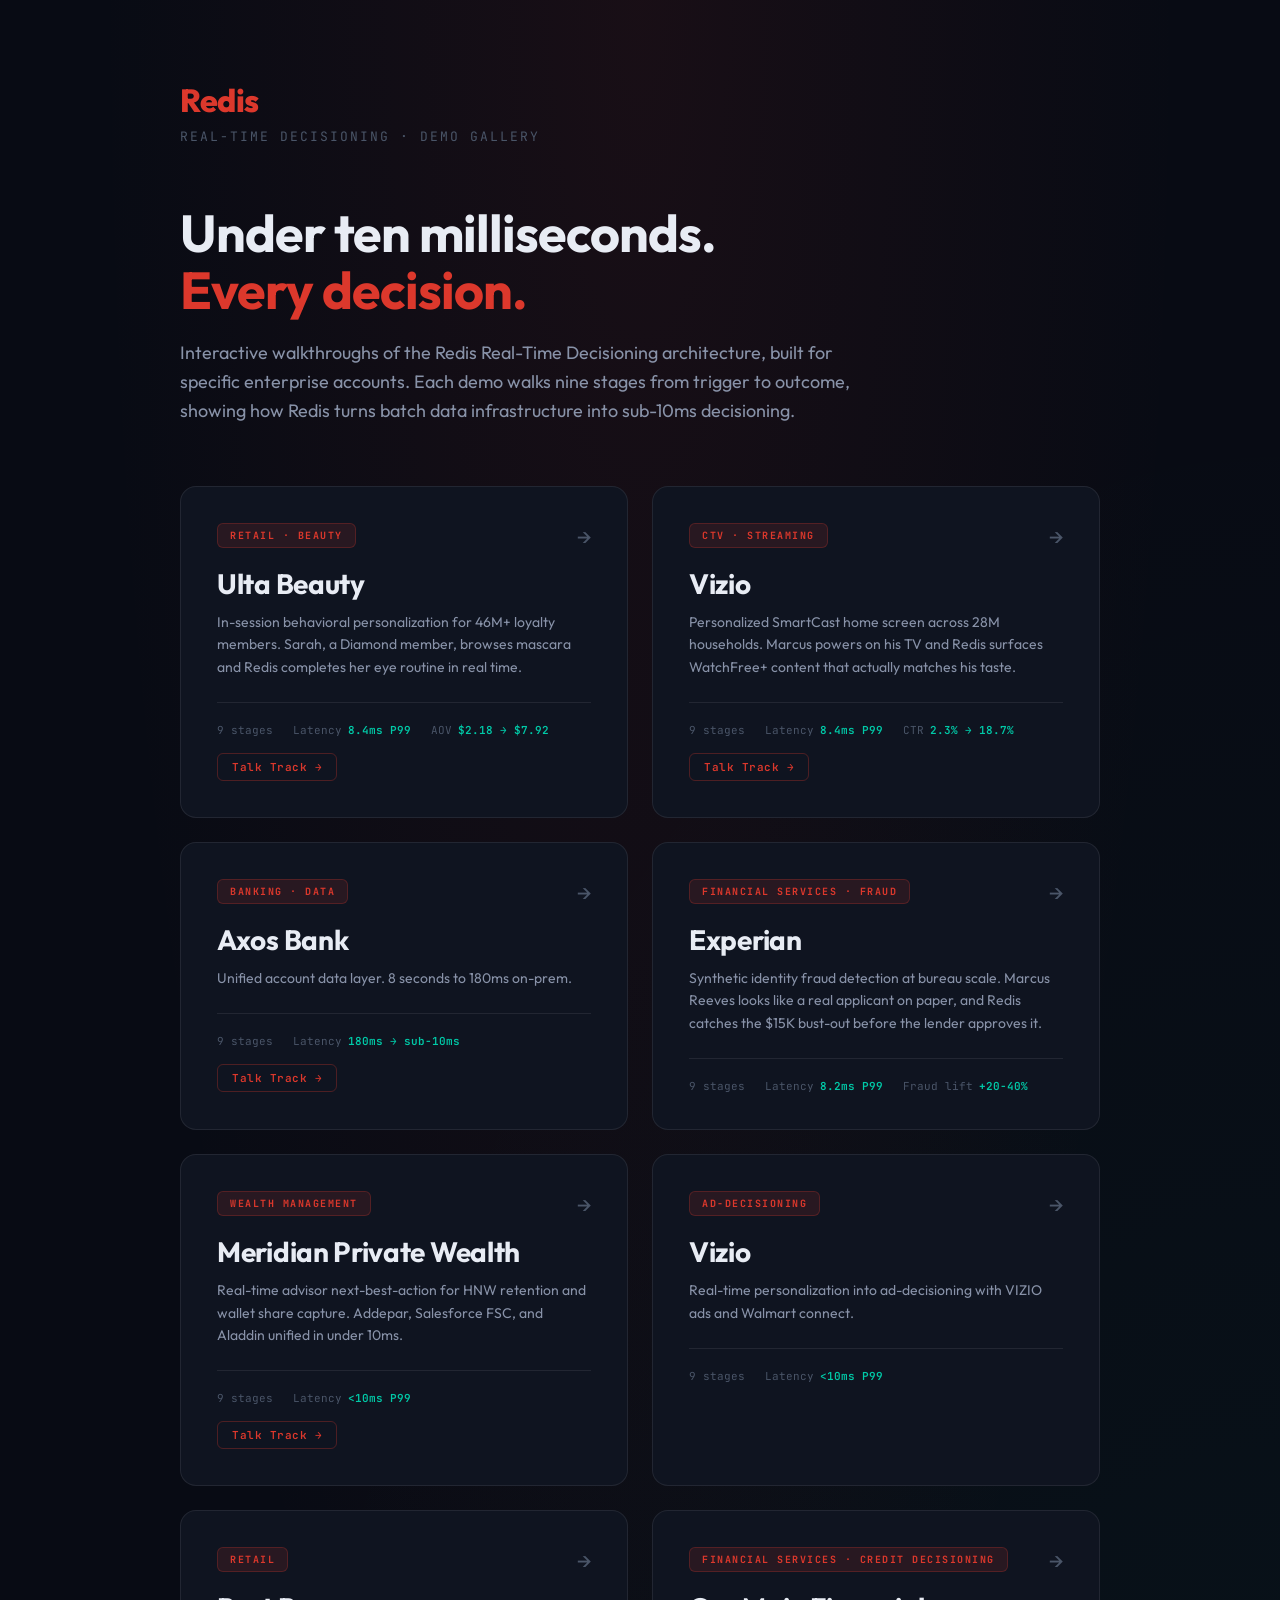
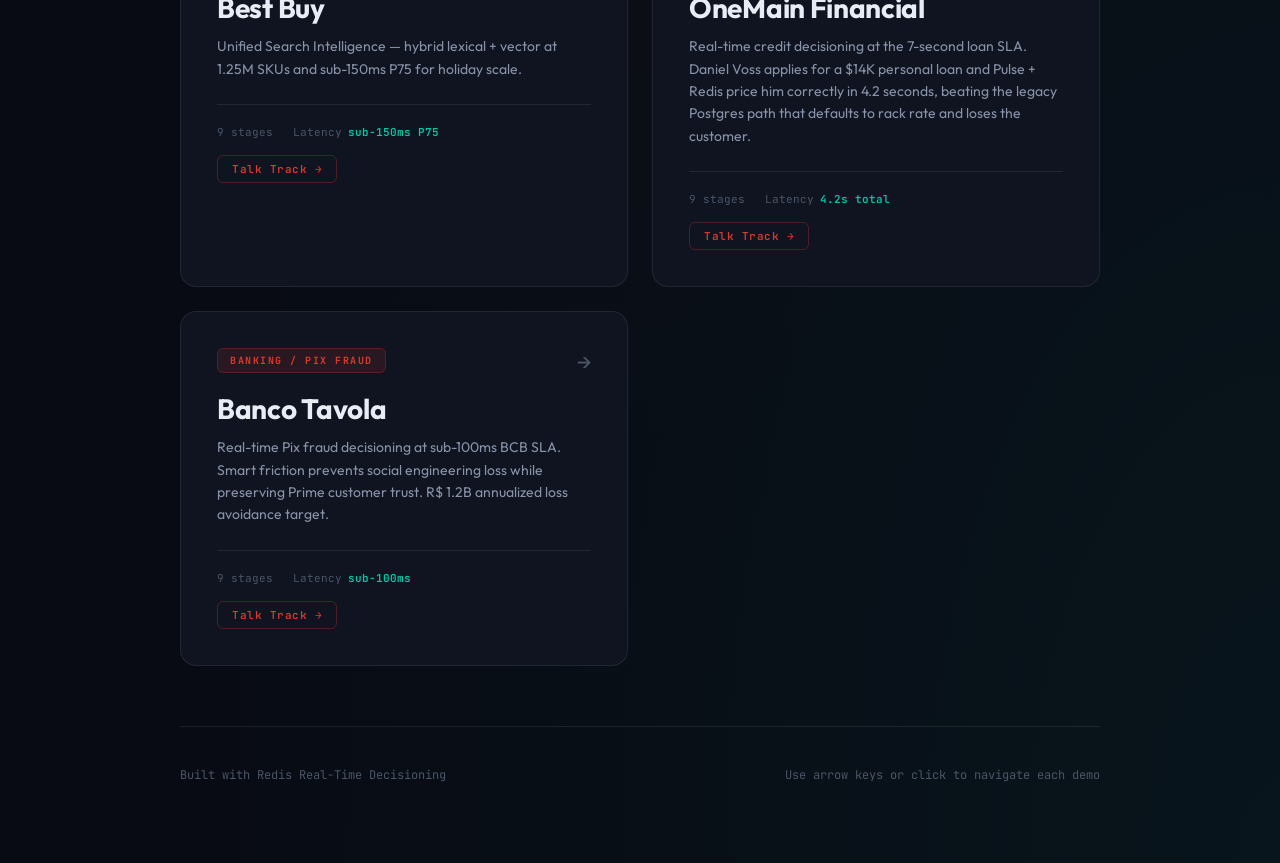
==== index.html @ d7957f1f "Add Banco Tavola demo Co-Authored-By: Claude Opus 4.6 (1M context) <noreply@anthropic.com>" ====
<!DOCTYPE html>
<html lang="en">
<head>
<meta charset="UTF-8">
<meta name="viewport" content="width=device-width, initial-scale=1.0">
<title>Redis Real-Time Decisioning Demos</title>
<link href="https://fonts.googleapis.com/css2?family=JetBrains+Mono:wght@400;600;700&family=Outfit:wght@300;400;600;700;800&display=swap" rel="stylesheet">
<style>
:root {
  --red:#DC382C;--teal:#00C9A7;--bg:#080B14;--bg2:#0F1420;
  --border:rgba(255,255,255,.08);--text:#E8ECF4;--text2:#8892A8;--text3:#4A5568;
  --mono:'JetBrains Mono',monospace;--sans:'Outfit',sans-serif;
}
*{margin:0;padding:0;box-sizing:border-box}
body{font-family:var(--sans);background:var(--bg);color:var(--text);min-height:100vh;
  background-image:radial-gradient(ellipse at top,rgba(220,56,44,.08),transparent 60%),
    radial-gradient(ellipse at bottom right,rgba(0,201,167,.05),transparent 60%)}
.wrap{max-width:1000px;margin:0 auto;padding:80px 40px}
.header{margin-bottom:60px}
.redis-logo{font-size:32px;font-weight:800;color:var(--red);letter-spacing:-.5px;margin-bottom:8px}
.tagline{font-size:13px;color:var(--text3);font-family:var(--mono);text-transform:uppercase;letter-spacing:2px}
.h1{font-size:52px;font-weight:700;line-height:1.1;letter-spacing:-1px;margin:50px 0 20px}
.h1 .accent{color:var(--red)}
.sub{font-size:18px;color:var(--text2);line-height:1.6;max-width:680px;margin-bottom:60px}
.grid{display:grid;grid-template-columns:repeat(auto-fit,minmax(420px,1fr));gap:24px;margin-bottom:60px}
.card{background:var(--bg2);border:1px solid var(--border);border-radius:16px;padding:36px;
  text-decoration:none;color:inherit;transition:all .3s;position:relative;overflow:hidden;display:block}
.card::before{content:'';position:absolute;inset:0;background:radial-gradient(ellipse at top left,rgba(220,56,44,.06),transparent 60%);pointer-events:none;opacity:0;transition:opacity .3s}
.card:hover{border-color:var(--red);transform:translateY(-4px);box-shadow:0 20px 40px rgba(0,0,0,.4)}
.card:hover::before{opacity:1}
.badge{display:inline-block;padding:5px 12px;border-radius:6px;font-family:var(--mono);
  font-size:10px;font-weight:700;letter-spacing:1.5px;text-transform:uppercase;
  background:rgba(220,56,44,.12);color:var(--red);border:1px solid rgba(220,56,44,.25);margin-bottom:18px}
.card h2{font-size:28px;font-weight:700;margin-bottom:10px;letter-spacing:-.3px}
.card p{font-size:14px;color:var(--text2);line-height:1.6;margin-bottom:24px}
.card .meta{display:flex;gap:20px;padding-top:20px;border-top:1px solid var(--border);font-family:var(--mono);font-size:11px;color:var(--text3)}
.card .meta span{display:flex;align-items:center;gap:6px}
.card .meta b{color:var(--teal);font-weight:600}
.card .arrow{position:absolute;top:36px;right:36px;font-size:22px;color:var(--text3);transition:all .3s}
.card:hover .arrow{color:var(--red);transform:translateX(4px)}
.card[onclick]{cursor:pointer}
.talk-track{display:inline-block;margin-top:16px;padding:6px 14px;font-family:var(--mono);font-size:11px;
  font-weight:600;color:var(--red);border:1px solid rgba(220,56,44,.3);border-radius:6px;
  text-decoration:none;letter-spacing:.5px;transition:all .2s}
.talk-track:hover{background:rgba(220,56,44,.12);border-color:var(--red)}
.footer{padding-top:40px;border-top:1px solid var(--border);font-size:12px;color:var(--text3);display:flex;justify-content:space-between;font-family:var(--mono)}
@media(max-width:700px){.wrap{padding:50px 24px}.h1{font-size:38px}.grid{grid-template-columns:1fr}.card{padding:28px}}
</style>
</head>
<body>
<div class="wrap">
  <div class="header">
    <div class="redis-logo">Redis</div>
    <div class="tagline">Real-Time Decisioning &middot; Demo Gallery</div>
  </div>

  <h1 class="h1">Under ten milliseconds.<br><span class="accent">Every decision.</span></h1>
  <p class="sub">Interactive walkthroughs of the Redis Real-Time Decisioning architecture, built for specific enterprise accounts. Each demo walks nine stages from trigger to outcome, showing how Redis turns batch data infrastructure into sub-10ms decisioning.</p>

  <div class="grid">

    <div class="card" onclick="window.location='/ulta'">
      <span class="arrow">&rarr;</span>
      <div class="badge">Retail &middot; Beauty</div>
      <h2>Ulta Beauty</h2>
      <p>In-session behavioral personalization for 46M+ loyalty members. Sarah, a Diamond member, browses mascara and Redis completes her eye routine in real time.</p>
      <div class="meta">
        <span>9 stages</span>
        <span>Latency <b>8.4ms P99</b></span>
        <span>AOV <b>$2.18 &rarr; $7.92</b></span>
      </div>
      <a class="talk-track" href="https://docs.google.com/document/d/1ew6inyAizXOdfxD_Bc8dtM09ckgEfUtz/edit?usp=sharing&ouid=111296792722551249628&rtpof=true&sd=true" target="_blank" rel="noopener" onclick="event.stopPropagation()">Talk Track &rarr;</a>
    </div>

    <div class="card" onclick="window.location='/vizio'">
      <span class="arrow">&rarr;</span>
      <div class="badge">CTV &middot; Streaming</div>
      <h2>Vizio</h2>
      <p>Personalized SmartCast home screen across 28M households. Marcus powers on his TV and Redis surfaces WatchFree+ content that actually matches his taste.</p>
      <div class="meta">
        <span>9 stages</span>
        <span>Latency <b>8.4ms P99</b></span>
        <span>CTR <b>2.3% &rarr; 18.7%</b></span>
      </div>
      <a class="talk-track" href="https://docs.google.com/document/d/1y1dVIGA1ISYsmiH_4BLhe69QGguqCbYv/edit?usp=sharing&ouid=111296792722551249628&rtpof=true&sd=true" target="_blank" rel="noopener" onclick="event.stopPropagation()">Talk Track &rarr;</a>
    </div>
    <div class="card" onclick="window.location='/axos-bank'">
      <span class="arrow">&rarr;</span>
      <div class="badge">Banking &middot; Data</div>
      <h2>Axos Bank</h2>
      <p>Unified account data layer. 8 seconds to 180ms on-prem.</p>
      <div class="meta">
        <span>9 stages</span>
        <span>Latency <b>180ms &rarr; sub-10ms</b></span>
      </div>
      <a class="talk-track" href="https://docs.google.com/document/d/1I17uvoHKVE6U4CQw_6T_WrODuR2_4vJl/edit?usp=drive_link&ouid=111296792722551249628&rtpof=true&sd=true" target="_blank" rel="noopener" onclick="event.stopPropagation()">Talk Track &rarr;</a>
    </div>

<!-- TODO: add talk track button when Experian talk track is ready -->
    <a class="card" href="/experian">
      <span class="arrow">&rarr;</span>
      <div class="badge">Financial Services &middot; Fraud</div>
      <h2>Experian</h2>
      <p>Synthetic identity fraud detection at bureau scale. Marcus Reeves looks like a real applicant on paper, and Redis catches the $15K bust-out before the lender approves it.</p>
      <div class="meta">
        <span>9 stages</span>
        <span>Latency <b>8.2ms P99</b></span>
        <span>Fraud lift <b>+20-40%</b></span>
      </div>
    </a>

    <div class="card" onclick="window.location='/meridian/'">
      <span class="arrow">&rarr;</span>
      <div class="badge">Wealth Management</div>
      <h2>Meridian Private Wealth</h2>
      <p>Real-time advisor next-best-action for HNW retention and wallet share capture. Addepar, Salesforce FSC, and Aladdin unified in under 10ms.</p>
      <div class="meta">
        <span>9 stages</span>
        <span>Latency <b>&lt;10ms P99</b></span>
      </div>
      <a class="talk-track" href="https://docs.google.com/document/d/1nelTOzFOPRZGC9wb-2F_HlkWiPHILWgn/edit?usp=drive_link&ouid=111296792722551249628&rtpof=true&sd=true" target="_blank" rel="noopener" onclick="event.stopPropagation()">Talk Track &rarr;</a>
    </div>

    <a class="card" href="/Vizio_2/">
      <span class="arrow">&rarr;</span>
      <div class="badge">Ad-Decisioning</div>
      <h2>Vizio</h2>
      <p>Real-time personalization into ad-decisioning with VIZIO ads and Walmart connect.</p>
      <div class="meta">
        <span>9 stages</span>
        <span>Latency <b>&lt;10ms P99</b></span>
      </div>
    </a>

    <div class="card" onclick="window.location='/best-buy/'">
      <span class="arrow">&rarr;</span>
      <div class="badge">Retail</div>
      <h2>Best Buy</h2>
      <p>Unified Search Intelligence — hybrid lexical + vector at 1.25M SKUs and sub-150ms P75 for holiday scale.</p>
      <div class="meta">
        <span>9 stages</span>
        <span>Latency <b>sub-150ms P75</b></span>
      </div>
      <a class="talk-track" href="https://docs.google.com/document/d/1RjDLU-1UDW7-P9qMMSQ0H_zgTVR4eeme/edit?usp=sharing&ouid=111296792722551249628&rtpof=true&sd=true" target="_blank" rel="noopener" onclick="event.stopPropagation()">Talk Track &rarr;</a>
    </div>

    <div class="card" onclick="window.location='/onemain/'">
      <span class="arrow">&rarr;</span>
      <div class="badge">Financial Services &middot; Credit Decisioning</div>
      <h2>OneMain Financial</h2>
      <p>Real-time credit decisioning at the 7-second loan SLA. Daniel Voss applies for a $14K personal loan and Pulse + Redis price him correctly in 4.2 seconds, beating the legacy Postgres path that defaults to rack rate and loses the customer.</p>
      <div class="meta">
        <span>9 stages</span>
        <span>Latency <b>4.2s total</b></span>
      </div>
      <a class="talk-track" href="https://docs.google.com/document/d/17hBBofzeAlPSZDjmKE4s6qj9g6NDt_1d/edit?usp=sharing&ouid=111296792722551249628&rtpof=true&sd=true" target="_blank" rel="noopener" onclick="event.stopPropagation()">Talk Track &rarr;</a>
    </div>

    <div class="card" onclick="window.location='/banco-tavola/'">
      <span class="arrow">&rarr;</span>
      <div class="badge">Banking / Pix Fraud</div>
      <h2>Banco Tavola</h2>
      <p>Real-time Pix fraud decisioning at sub-100ms BCB SLA. Smart friction prevents social engineering loss while preserving Prime customer trust. R$ 1.2B annualized loss avoidance target.</p>
      <div class="meta">
        <span>9 stages</span>
        <span>Latency <b>sub-100ms</b></span>
      </div>
      <a class="talk-track" href="https://docs.google.com/document/d/1QJ7VLTn610l_5gdqT49Vqfad7xXpt7Sz/edit?usp=sharing&ouid=111296792722551249628&rtpof=true&sd=true" target="_blank" rel="noopener" onclick="event.stopPropagation()">Talk Track &rarr;</a>
    </div>

  </div>

  <div class="footer">
    <span>Built with Redis Real-Time Decisioning</span>
    <span>Use arrow keys or click to navigate each demo</span>
  </div>
</div>
</body>
</html>
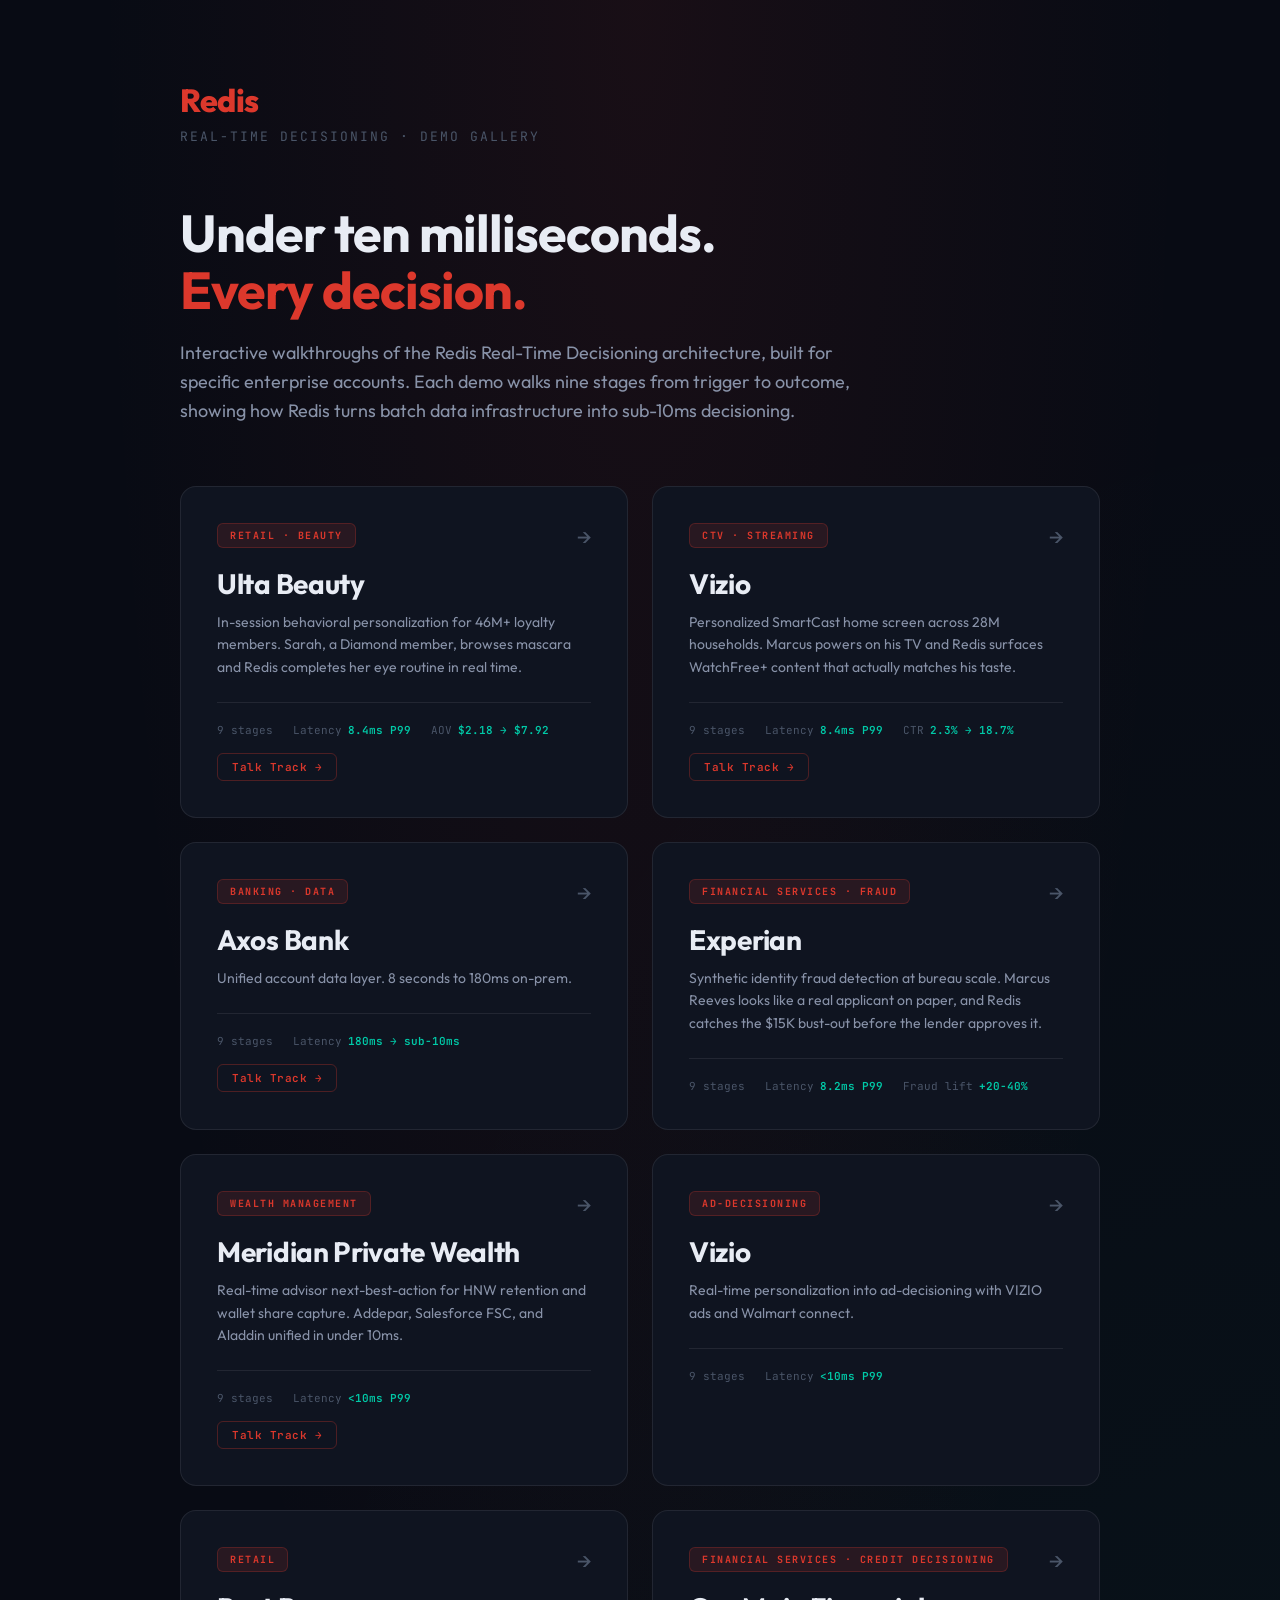
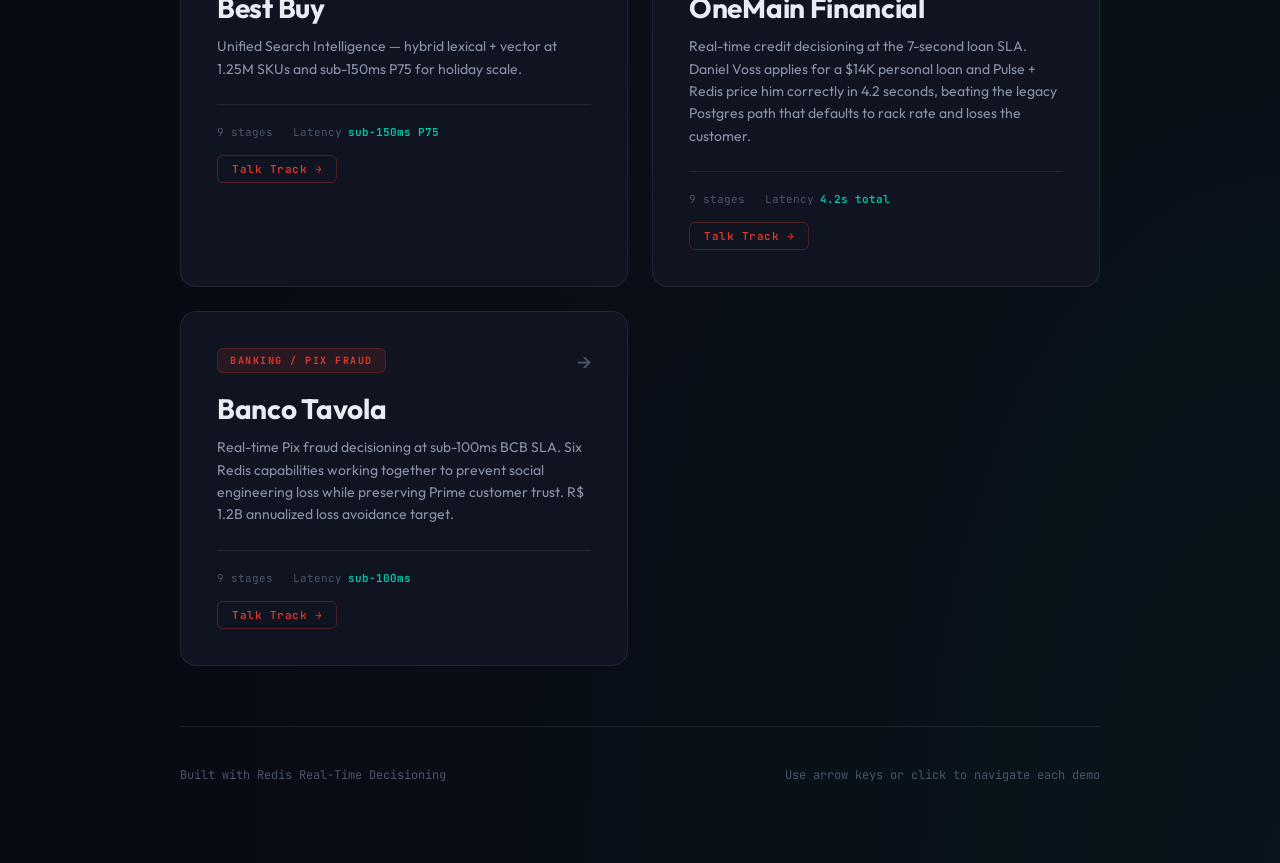
==== commit d779a46d: "Update Banco Tavola demo with v2 capability set" ====
--- a/index.html
+++ b/index.html
@@ -160,7 +160,7 @@
       <span class="arrow">&rarr;</span>
       <div class="badge">Banking / Pix Fraud</div>
       <h2>Banco Tavola</h2>
-      <p>Real-time Pix fraud decisioning at sub-100ms BCB SLA. Smart friction prevents social engineering loss while preserving Prime customer trust. R$ 1.2B annualized loss avoidance target.</p>
+      <p>Real-time Pix fraud decisioning at sub-100ms BCB SLA. Six Redis capabilities working together to prevent social engineering loss while preserving Prime customer trust. R$ 1.2B annualized loss avoidance target.</p>
       <div class="meta">
         <span>9 stages</span>
         <span>Latency <b>sub-100ms</b></span>
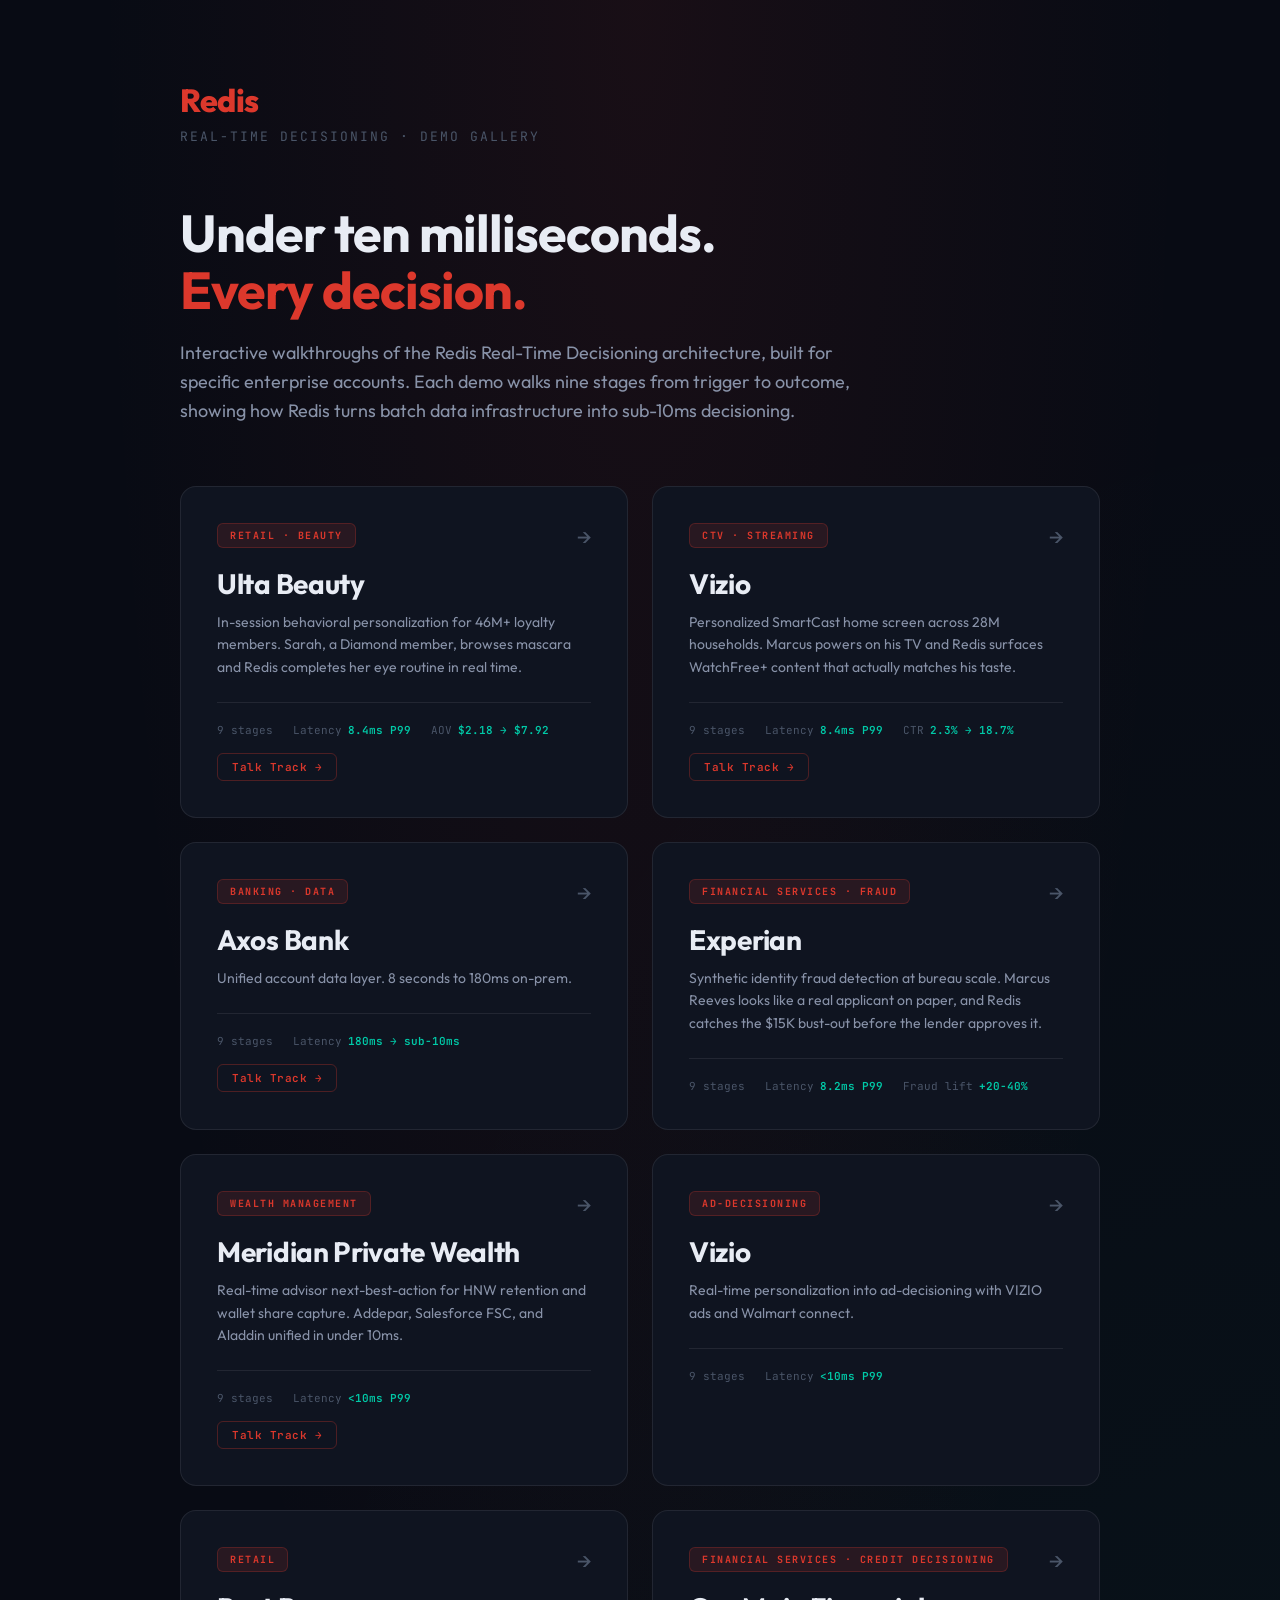
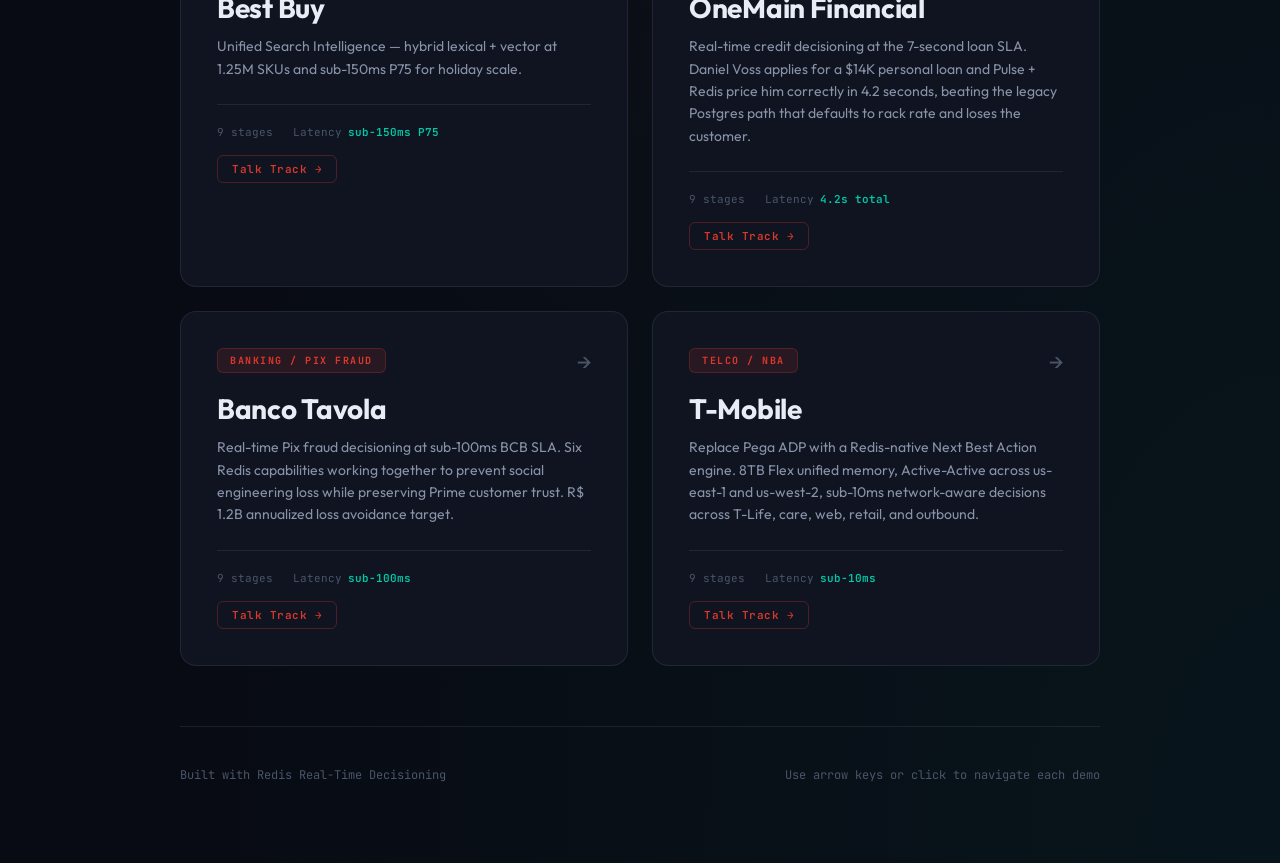
==== commit 8ee00dfe: "Add T-Mobile NBA demo" ====
--- a/index.html
+++ b/index.html
@@ -168,6 +168,18 @@
       <a class="talk-track" href="https://docs.google.com/document/d/1QJ7VLTn610l_5gdqT49Vqfad7xXpt7Sz/edit?usp=sharing&ouid=111296792722551249628&rtpof=true&sd=true" target="_blank" rel="noopener" onclick="event.stopPropagation()">Talk Track &rarr;</a>
     </div>
 
+    <div class="card" onclick="window.location='/tmobile-nba/'">
+      <span class="arrow">&rarr;</span>
+      <div class="badge">Telco / NBA</div>
+      <h2>T-Mobile</h2>
+      <p>Replace Pega ADP with a Redis-native Next Best Action engine. 8TB Flex unified memory, Active-Active across us-east-1 and us-west-2, sub-10ms network-aware decisions across T-Life, care, web, retail, and outbound.</p>
+      <div class="meta">
+        <span>9 stages</span>
+        <span>Latency <b>sub-10ms</b></span>
+      </div>
+      <a class="talk-track" href="https://docs.google.com/document/d/12TWGNAJ1RIbbSc2yxLdfNZtBdpU4k1KQ/edit?usp=sharing&ouid=111296792722551249628&rtpof=true&sd=true" target="_blank" rel="noopener" onclick="event.stopPropagation()">Talk Track &rarr;</a>
+    </div>
+
   </div>
 
   <div class="footer">
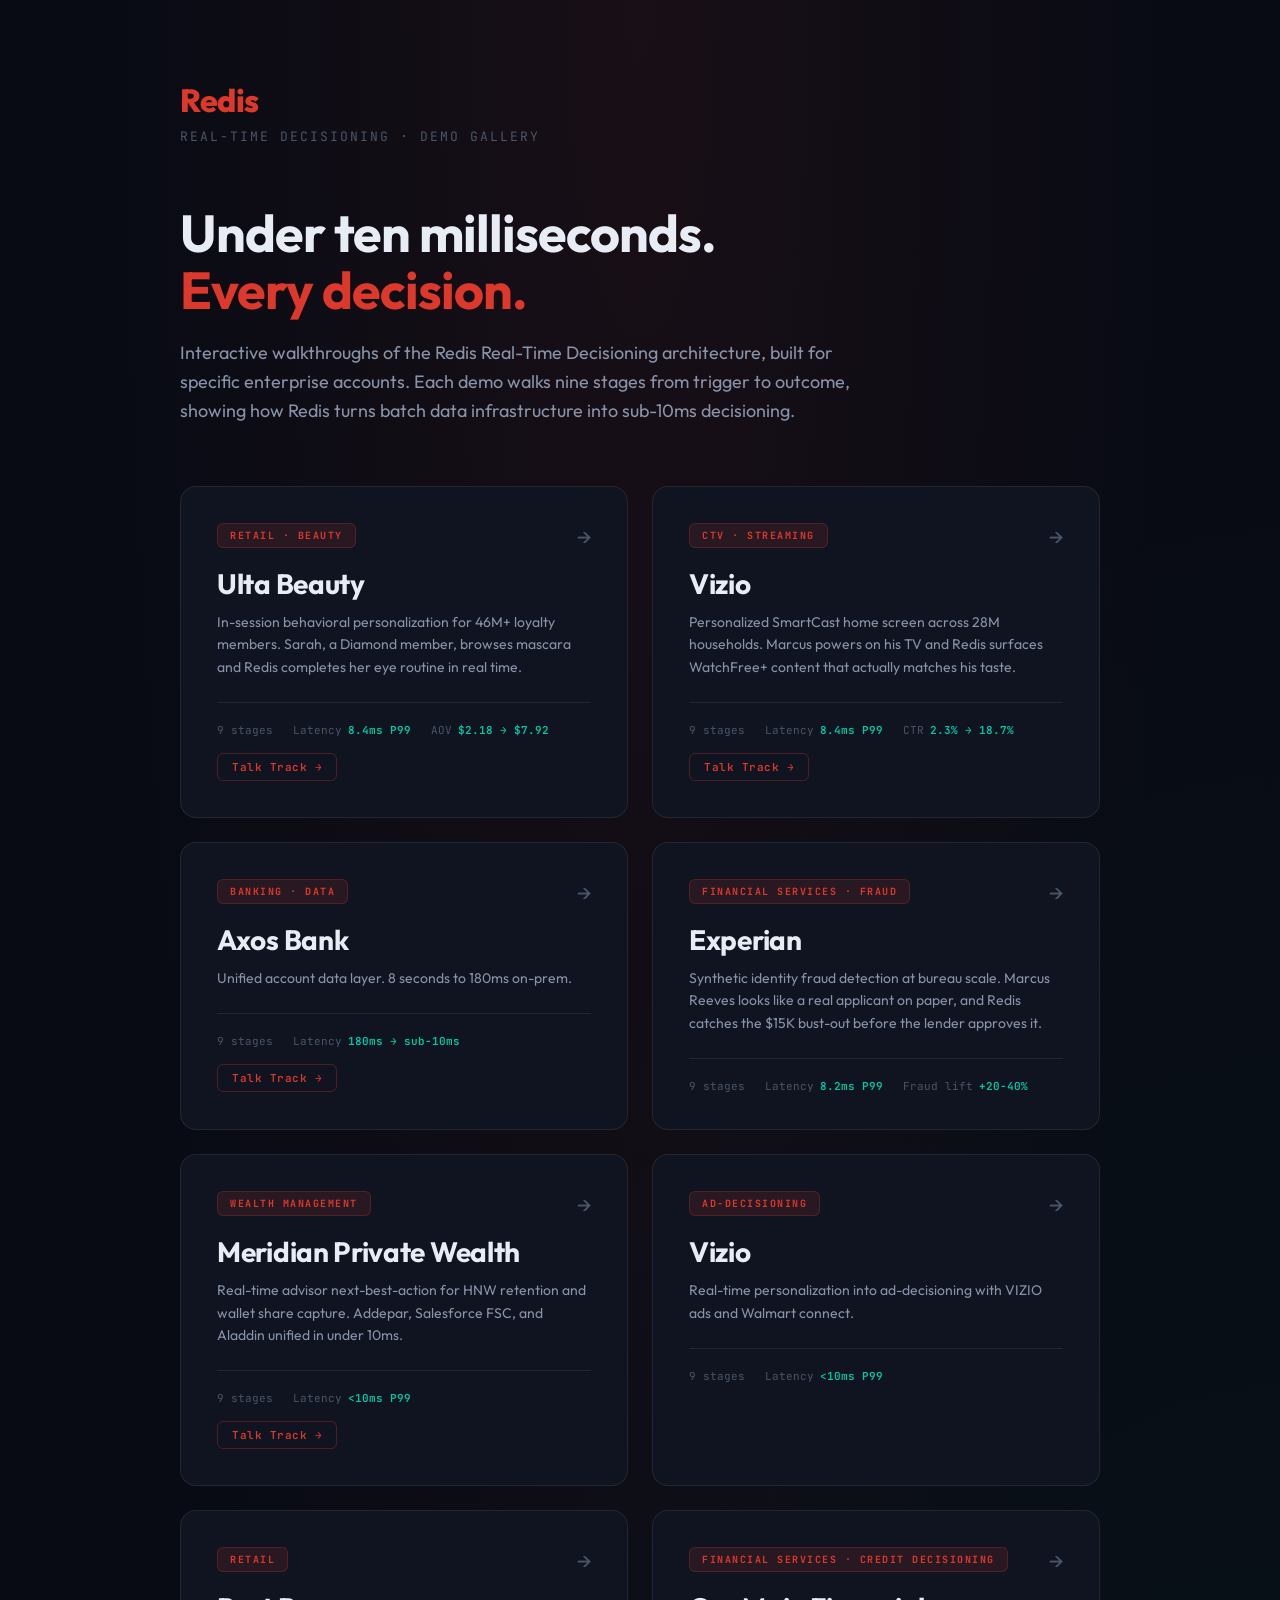
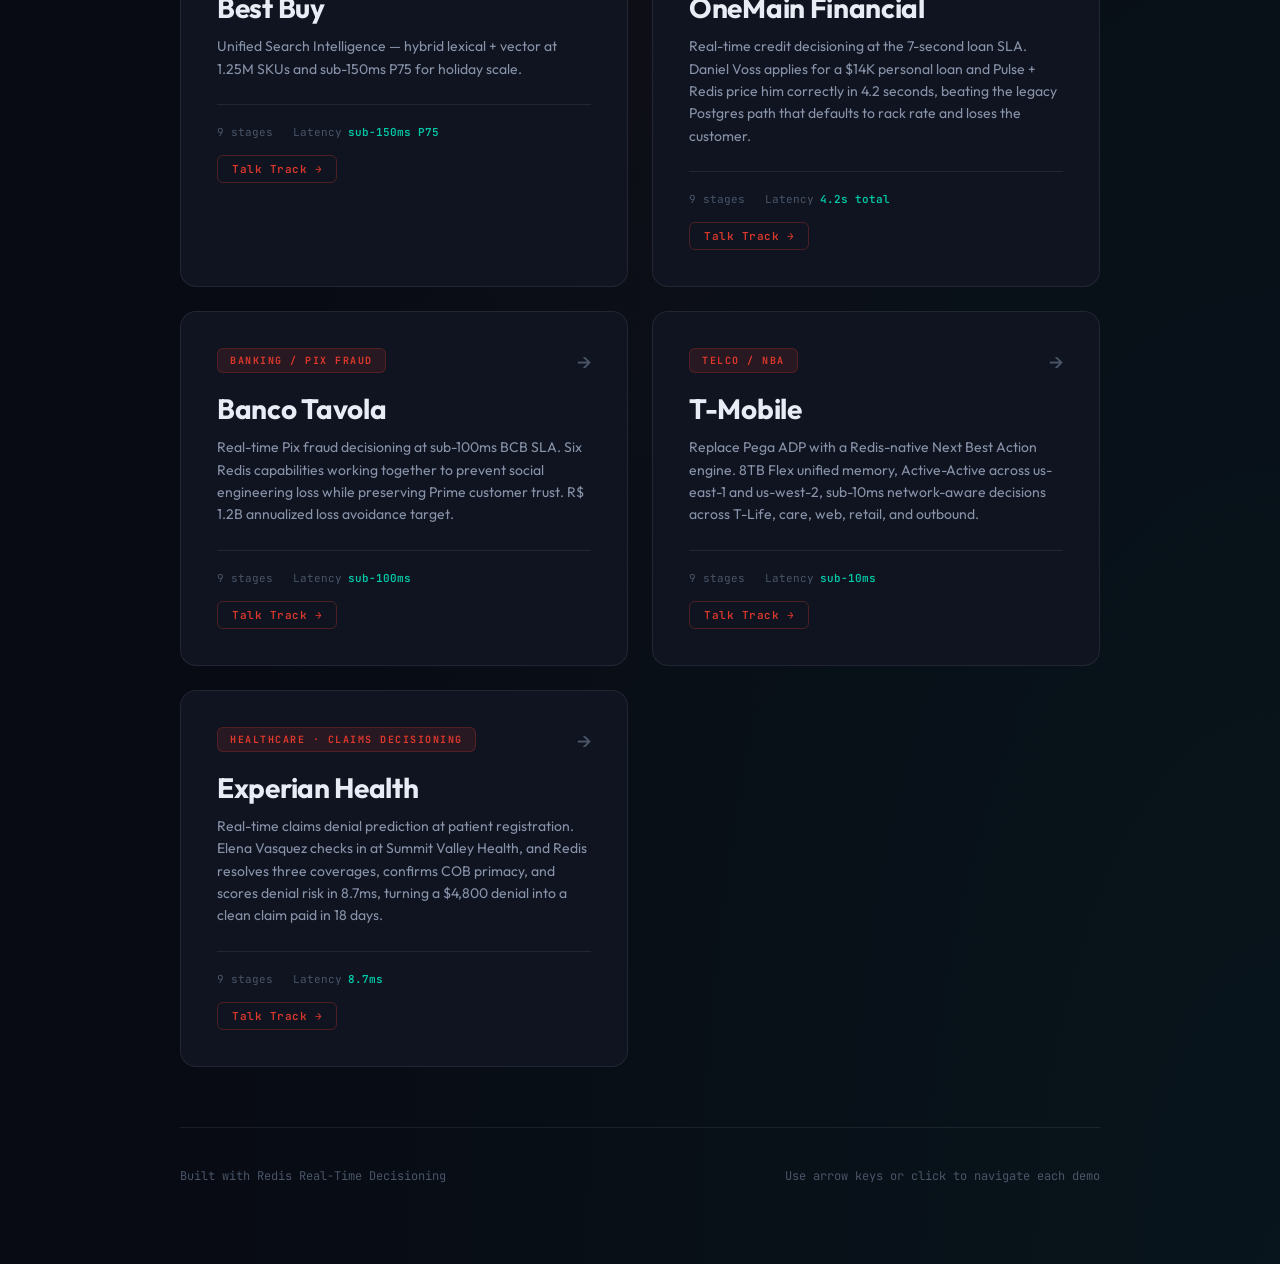
==== commit 1b991b86: "Add Experian Health demo Co-Authored-By: Claude Opus 4.7 (1M context) <noreply@anthropic.com>" ====
--- a/index.html
+++ b/index.html
@@ -180,6 +180,18 @@
       <a class="talk-track" href="https://docs.google.com/document/d/12TWGNAJ1RIbbSc2yxLdfNZtBdpU4k1KQ/edit?usp=sharing&ouid=111296792722551249628&rtpof=true&sd=true" target="_blank" rel="noopener" onclick="event.stopPropagation()">Talk Track &rarr;</a>
     </div>
 
+    <div class="card" onclick="window.location='/experian-health/'">
+      <span class="arrow">&rarr;</span>
+      <div class="badge">Healthcare &middot; Claims Decisioning</div>
+      <h2>Experian Health</h2>
+      <p>Real-time claims denial prediction at patient registration. Elena Vasquez checks in at Summit Valley Health, and Redis resolves three coverages, confirms COB primacy, and scores denial risk in 8.7ms, turning a $4,800 denial into a clean claim paid in 18 days.</p>
+      <div class="meta">
+        <span>9 stages</span>
+        <span>Latency <b>8.7ms</b></span>
+      </div>
+      <a class="talk-track" href="https://docs.google.com/document/d/12QtqrDZITqj6h6i4cd2s2H0gnxljXmI9/edit?usp=sharing&ouid=111296792722551249628&rtpof=true&sd=true" target="_blank" rel="noopener" onclick="event.stopPropagation()">Talk Track &rarr;</a>
+    </div>
+
   </div>
 
   <div class="footer">
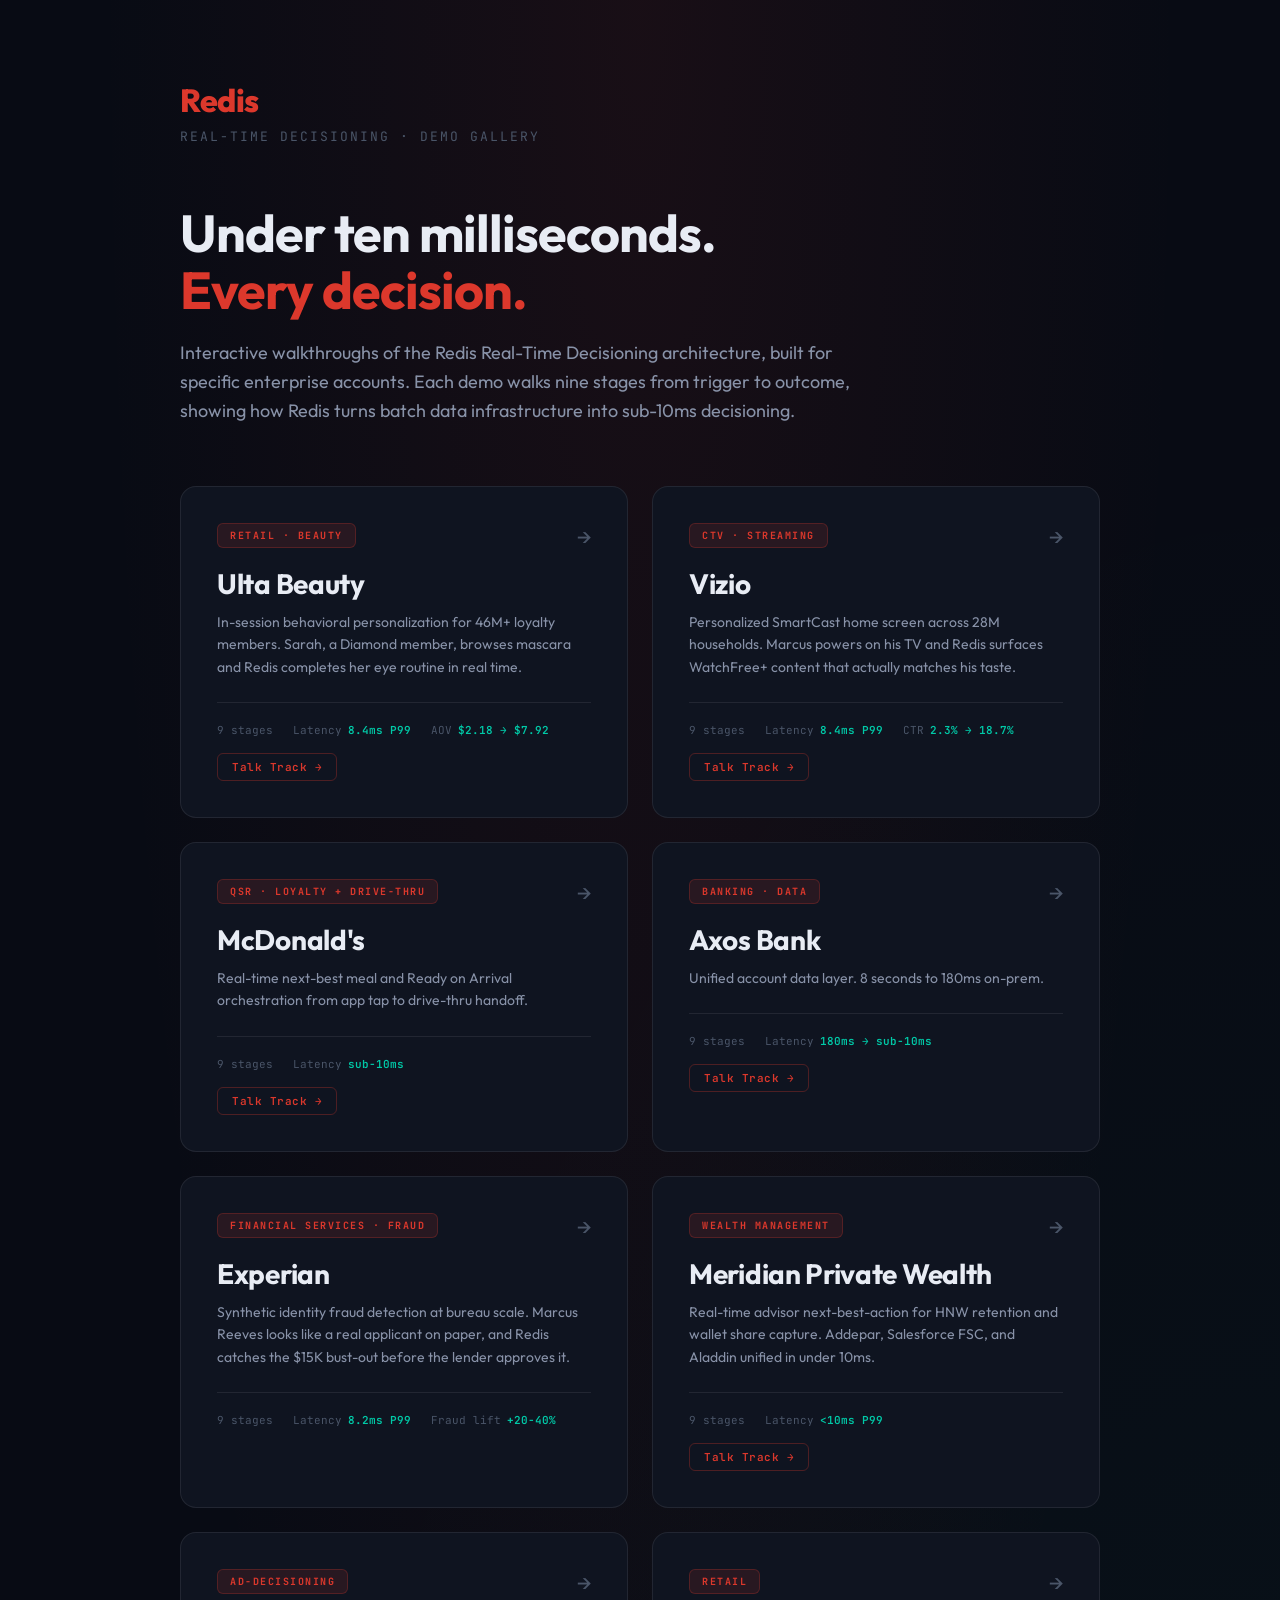
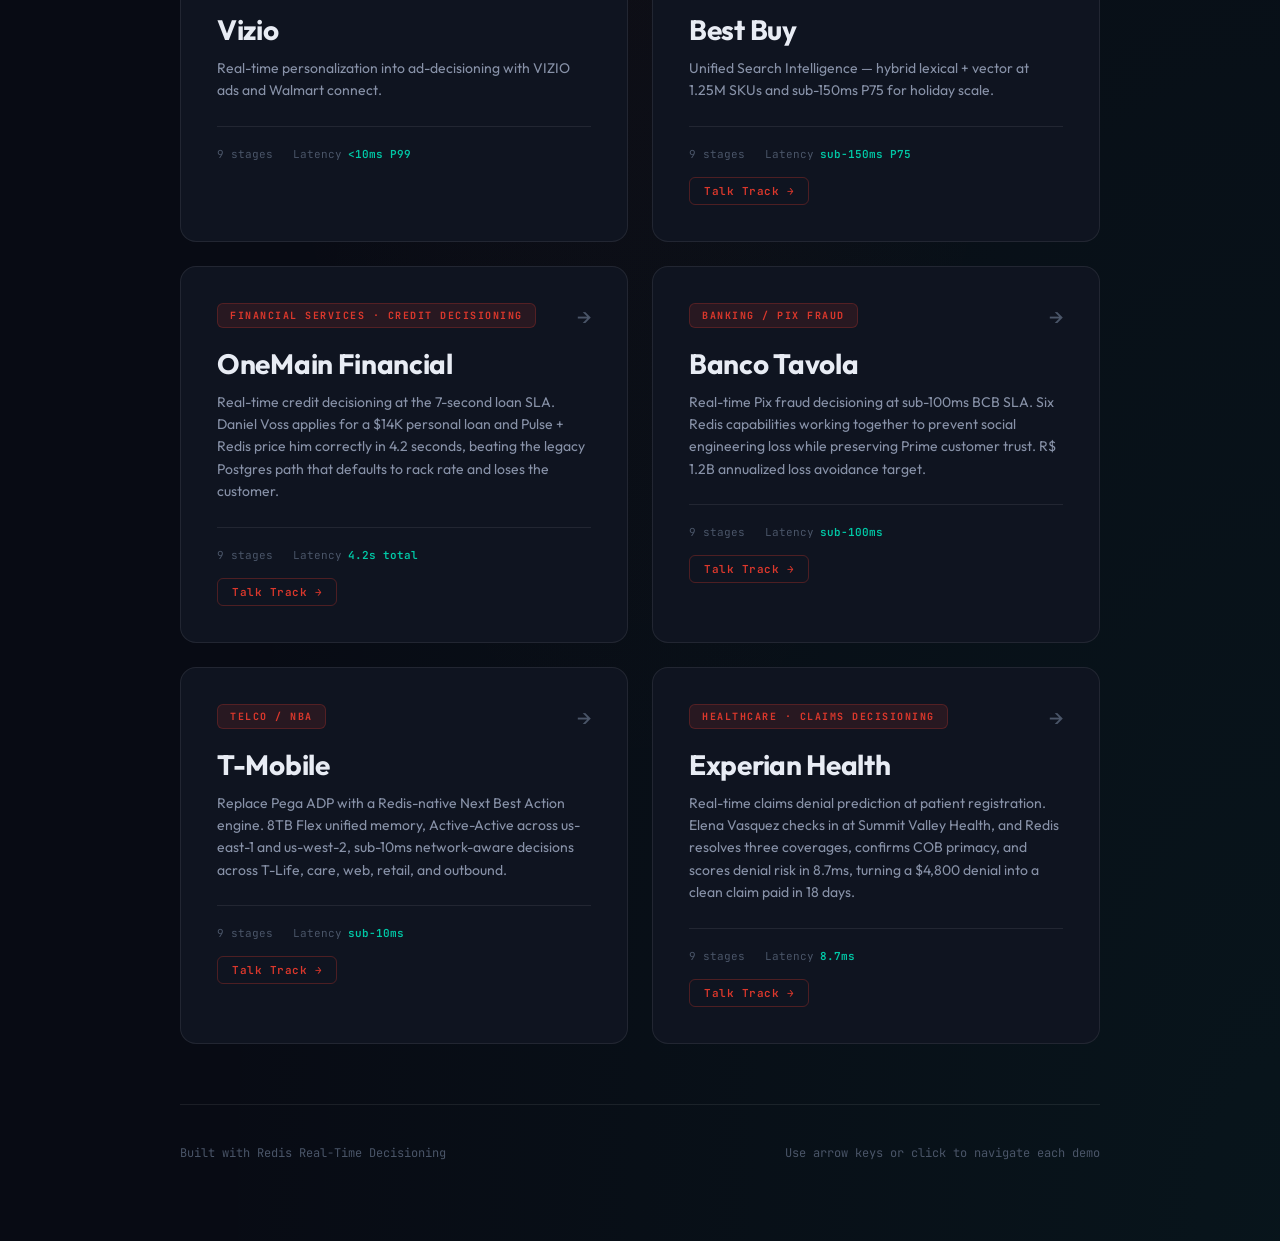
==== commit 207355b9: "Add McDonald's demo" ====
--- a/index.html
+++ b/index.html
@@ -84,6 +84,18 @@
       </div>
       <a class="talk-track" href="https://docs.google.com/document/d/1y1dVIGA1ISYsmiH_4BLhe69QGguqCbYv/edit?usp=sharing&ouid=111296792722551249628&rtpof=true&sd=true" target="_blank" rel="noopener" onclick="event.stopPropagation()">Talk Track &rarr;</a>
     </div>
+
+    <div class="card" onclick="window.location='/mcdonalds/'">
+      <span class="arrow">&rarr;</span>
+      <div class="badge">QSR &middot; Loyalty + Drive-Thru</div>
+      <h2>McDonald's</h2>
+      <p>Real-time next-best meal and Ready on Arrival orchestration from app tap to drive-thru handoff.</p>
+      <div class="meta">
+        <span>9 stages</span>
+        <span>Latency <b>sub-10ms</b></span>
+      </div>
+      <a class="talk-track" href="https://docs.google.com/document/d/1RSrxtTrmw4e6Y_cAdbR1OBUfsPBw3sLa/edit?usp=sharing&ouid=111296792722551249628&rtpof=true&sd=true" target="_blank" rel="noopener" onclick="event.stopPropagation()">Talk Track &rarr;</a>
+    </div>
     <div class="card" onclick="window.location='/axos-bank'">
       <span class="arrow">&rarr;</span>
       <div class="badge">Banking &middot; Data</div>
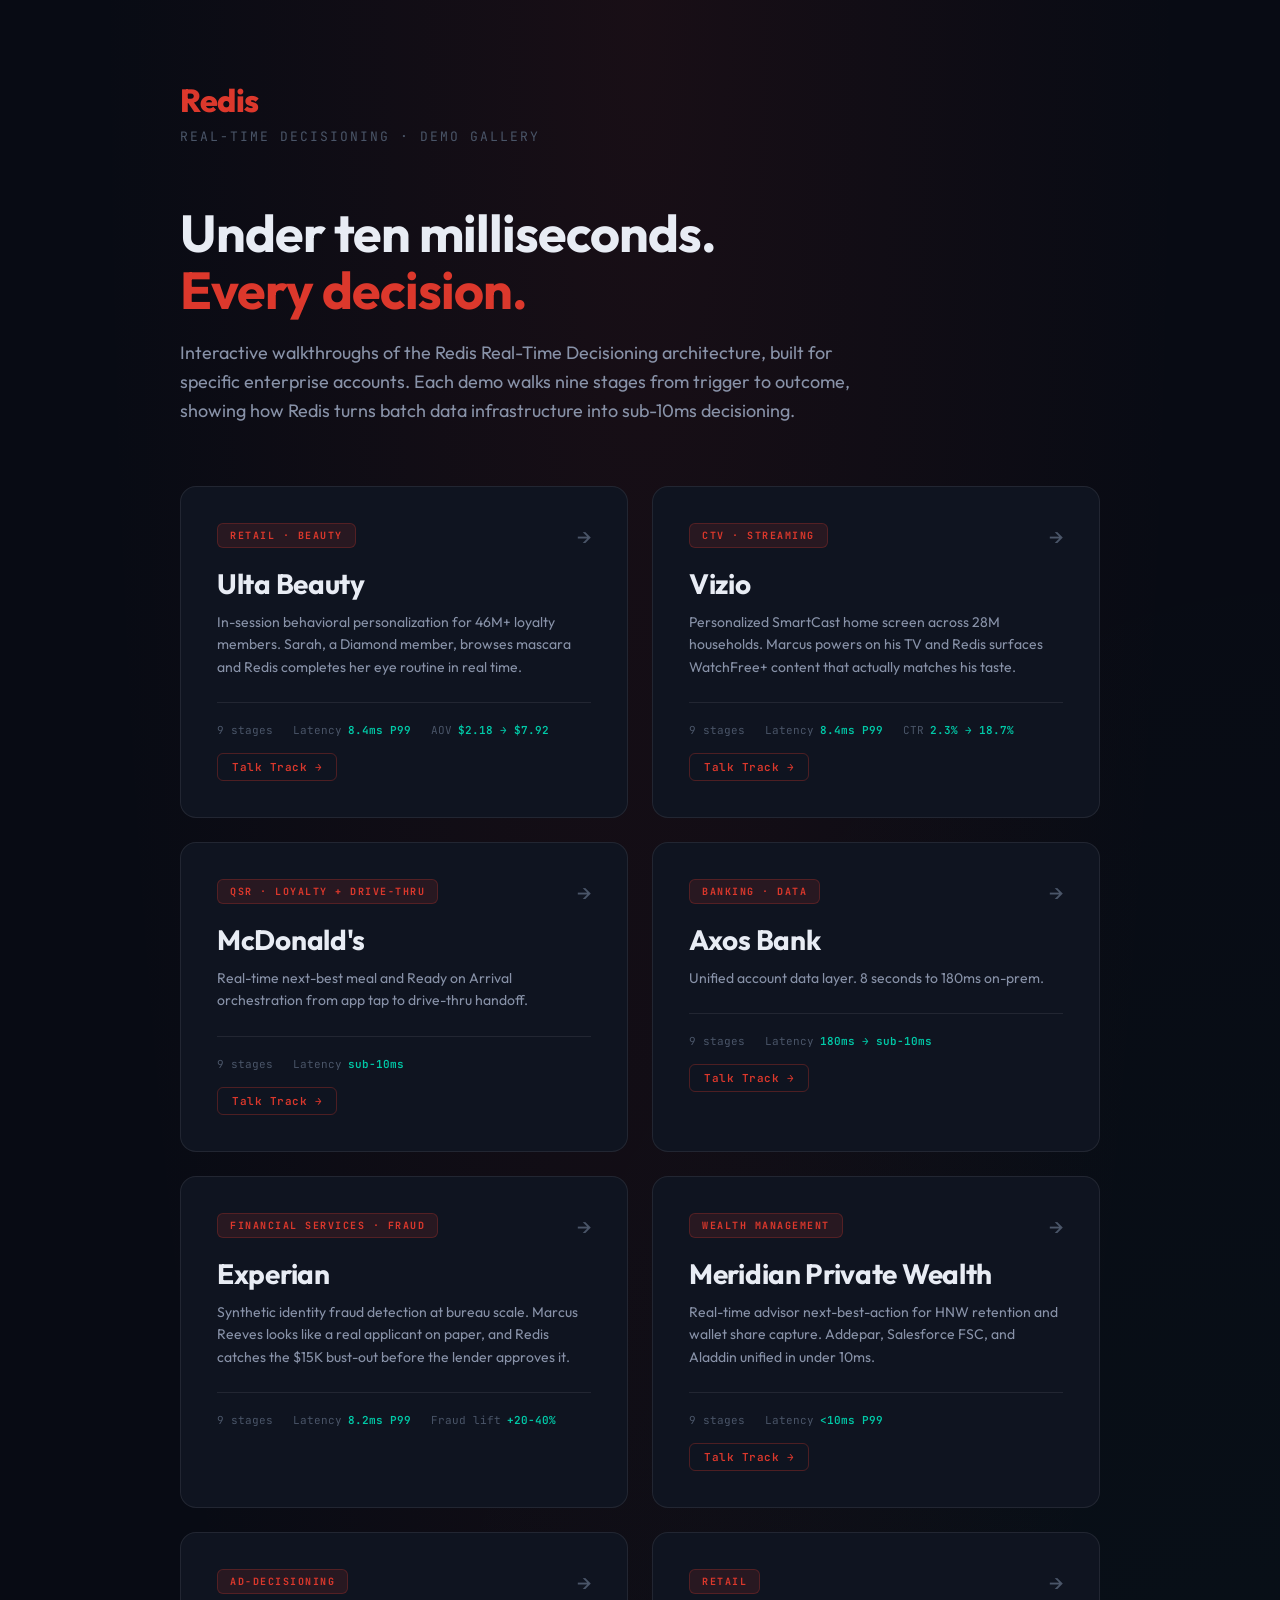
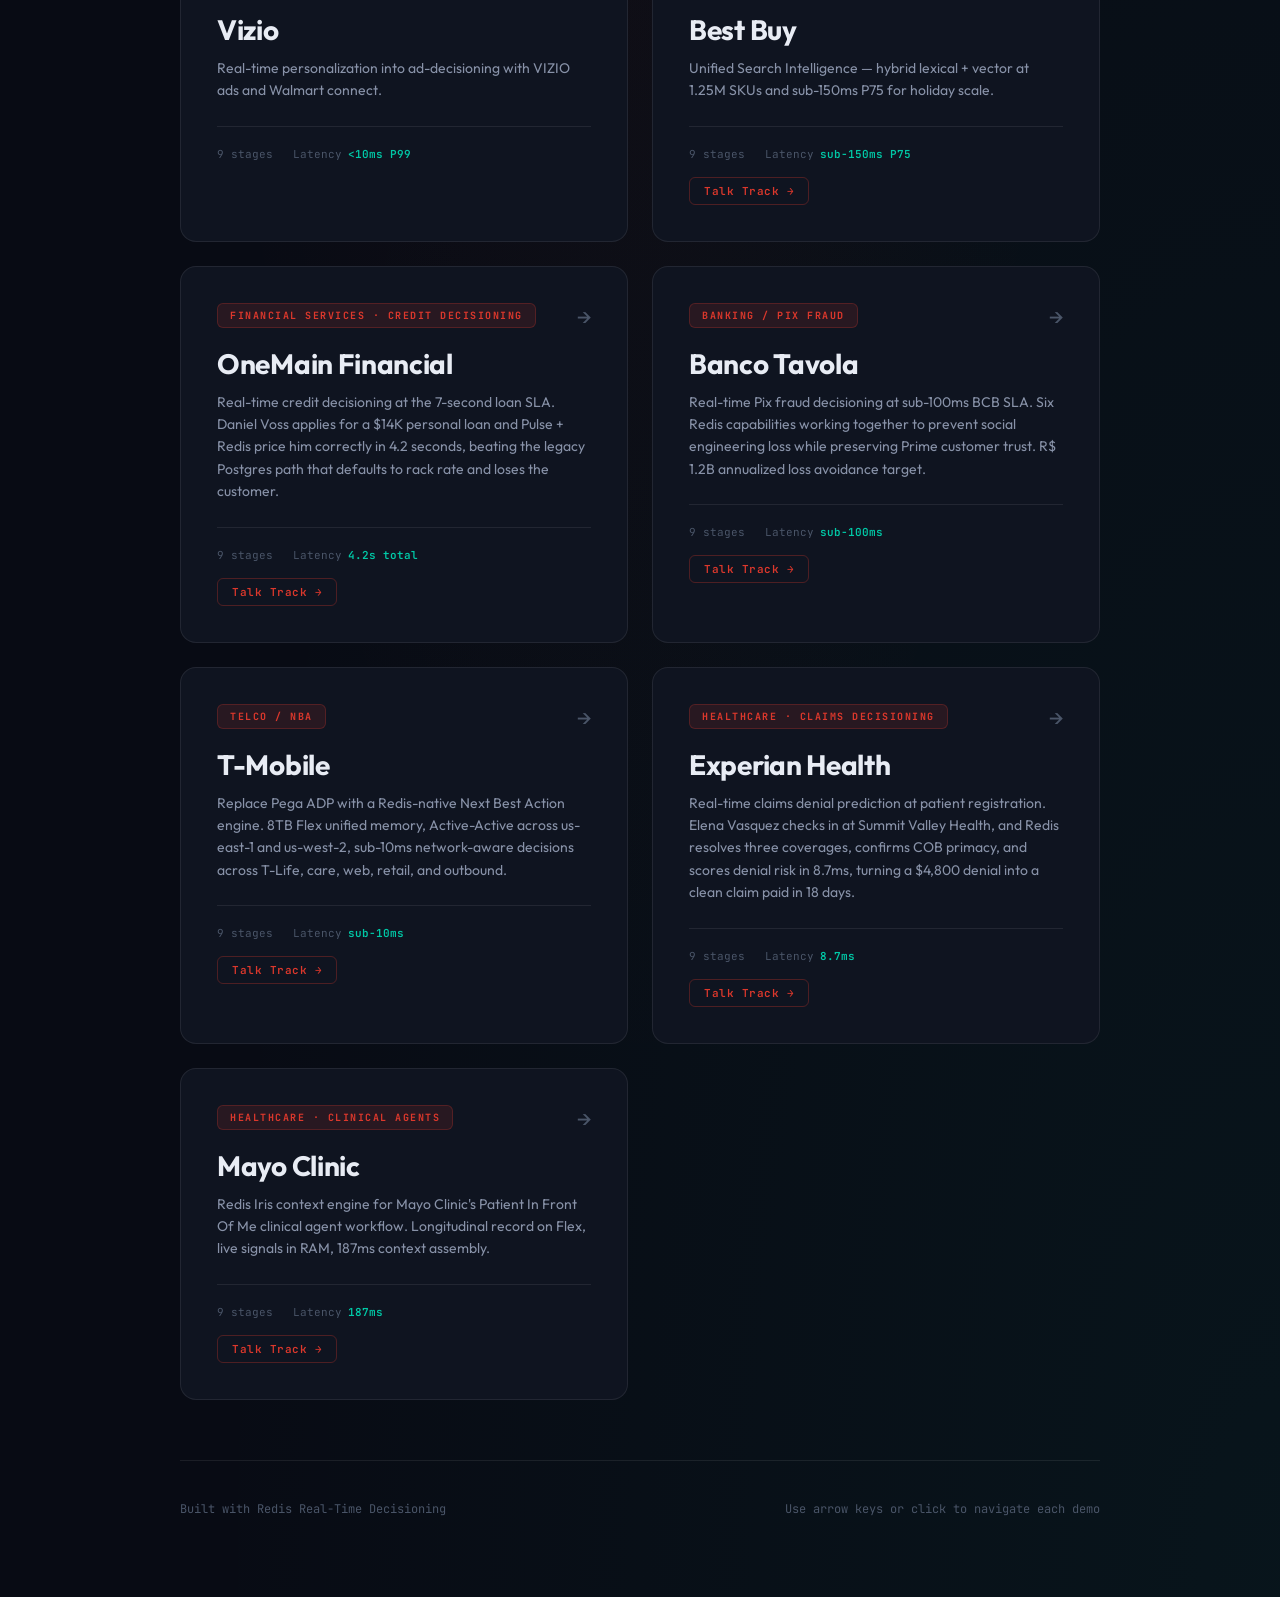
==== commit 293023dd: "Add Mayo Clinic demo Co-Authored-By: Claude Opus 4.7 (1M context) <noreply@anthropic.com>" ====
--- a/index.html
+++ b/index.html
@@ -94,7 +94,7 @@
         <span>9 stages</span>
         <span>Latency <b>sub-10ms</b></span>
       </div>
-      <a class="talk-track" href="https://docs.google.com/document/d/1RSrxtTrmw4e6Y_cAdbR1OBUfsPBw3sLa/edit?usp=sharing&ouid=111296792722551249628&rtpof=true&sd=true" target="_blank" rel="noopener" onclick="event.stopPropagation()">Talk Track &rarr;</a>
+      <a class="talk-track" href="https://docs.google.com/document/d/10ZDdShvkiJLGpHdaPrnS7qupsNNXHsxJ/edit?usp=sharing&ouid=111296792722551249628&rtpof=true&sd=true" target="_blank" rel="noopener" onclick="event.stopPropagation()">Talk Track &rarr;</a>
     </div>
     <div class="card" onclick="window.location='/axos-bank'">
       <span class="arrow">&rarr;</span>
@@ -201,7 +201,19 @@
         <span>9 stages</span>
         <span>Latency <b>8.7ms</b></span>
       </div>
-      <a class="talk-track" href="https://docs.google.com/document/d/12QtqrDZITqj6h6i4cd2s2H0gnxljXmI9/edit?usp=sharing&ouid=111296792722551249628&rtpof=true&sd=true" target="_blank" rel="noopener" onclick="event.stopPropagation()">Talk Track &rarr;</a>
+      <a class="talk-track" href="https://docs.google.com/document/d/1JBEGEUbUuBoKR8oQYb1bHzJeKepbI8mo/edit?usp=sharing&ouid=111296792722551249628&rtpof=true&sd=true" target="_blank" rel="noopener" onclick="event.stopPropagation()">Talk Track &rarr;</a>
+    </div>
+
+    <div class="card" onclick="window.location='/mayo-clinic/'">
+      <span class="arrow">&rarr;</span>
+      <div class="badge">Healthcare &middot; Clinical Agents</div>
+      <h2>Mayo Clinic</h2>
+      <p>Redis Iris context engine for Mayo Clinic's Patient In Front Of Me clinical agent workflow. Longitudinal record on Flex, live signals in RAM, 187ms context assembly.</p>
+      <div class="meta">
+        <span>9 stages</span>
+        <span>Latency <b>187ms</b></span>
+      </div>
+      <a class="talk-track" href="https://docs.google.com/document/d/1bb_tedkj4vhiixtXJtQKUfUSTF1IosSk/edit?usp=sharing&ouid=111296792722551249628&rtpof=true&sd=true" target="_blank" rel="noopener" onclick="event.stopPropagation()">Talk Track &rarr;</a>
     </div>
 
   </div>
